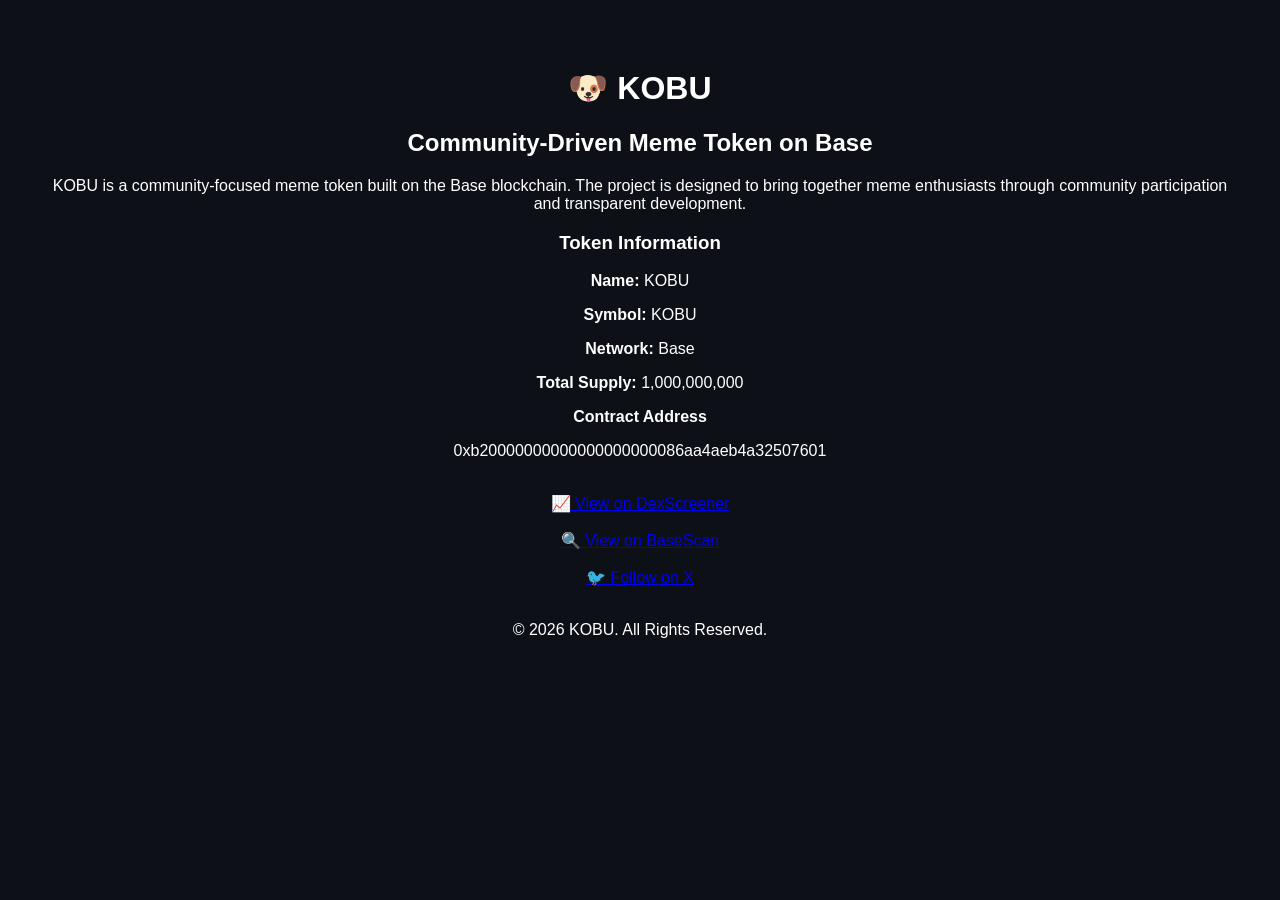
==== index.html @ 619f2a20 "Initial website" ====
<!DOCTYPE html>
<html lang="en">
<head>
    <meta charset="UTF-8">
    <meta name="viewport" content="width=device-width, initial-scale=1.0">
    <title>KOBU | Community Meme Token on Base</title>
</head>
<body style="background:#0d1117;color:white;font-family:Arial,sans-serif;text-align:center;padding:40px;">

<h1>🐶 KOBU</h1>

<h2>Community-Driven Meme Token on Base</h2>

<p>
KOBU is a community-focused meme token built on the Base blockchain.
The project is designed to bring together meme enthusiasts through
community participation and transparent development.
</p>

<h3>Token Information</h3>

<p><b>Name:</b> KOBU</p>
<p><b>Symbol:</b> KOBU</p>
<p><b>Network:</b> Base</p>
<p><b>Total Supply:</b> 1,000,000,000</p>

<p><b>Contract Address</b></p>

<p>
0xb20000000000000000000086aa4aeb4a32507601
</p>

<br>

<a href="https://dexscreener.com/base/0xb20000000000000000000086aa4aeb4a32507601">
📈 View on DexScreener
</a>

<br><br>

<a href="https://basescan.org/token/0xb20000000000000000000086aa4aeb4a32507601">
🔍 View on BaseScan
</a>

<br><br>

<a href="https://x.com/Swarup54502259">
🐦 Follow on X
</a>

<br><br>

<p>
© 2026 KOBU. All Rights Reserved.
</p>

</body>
</html>
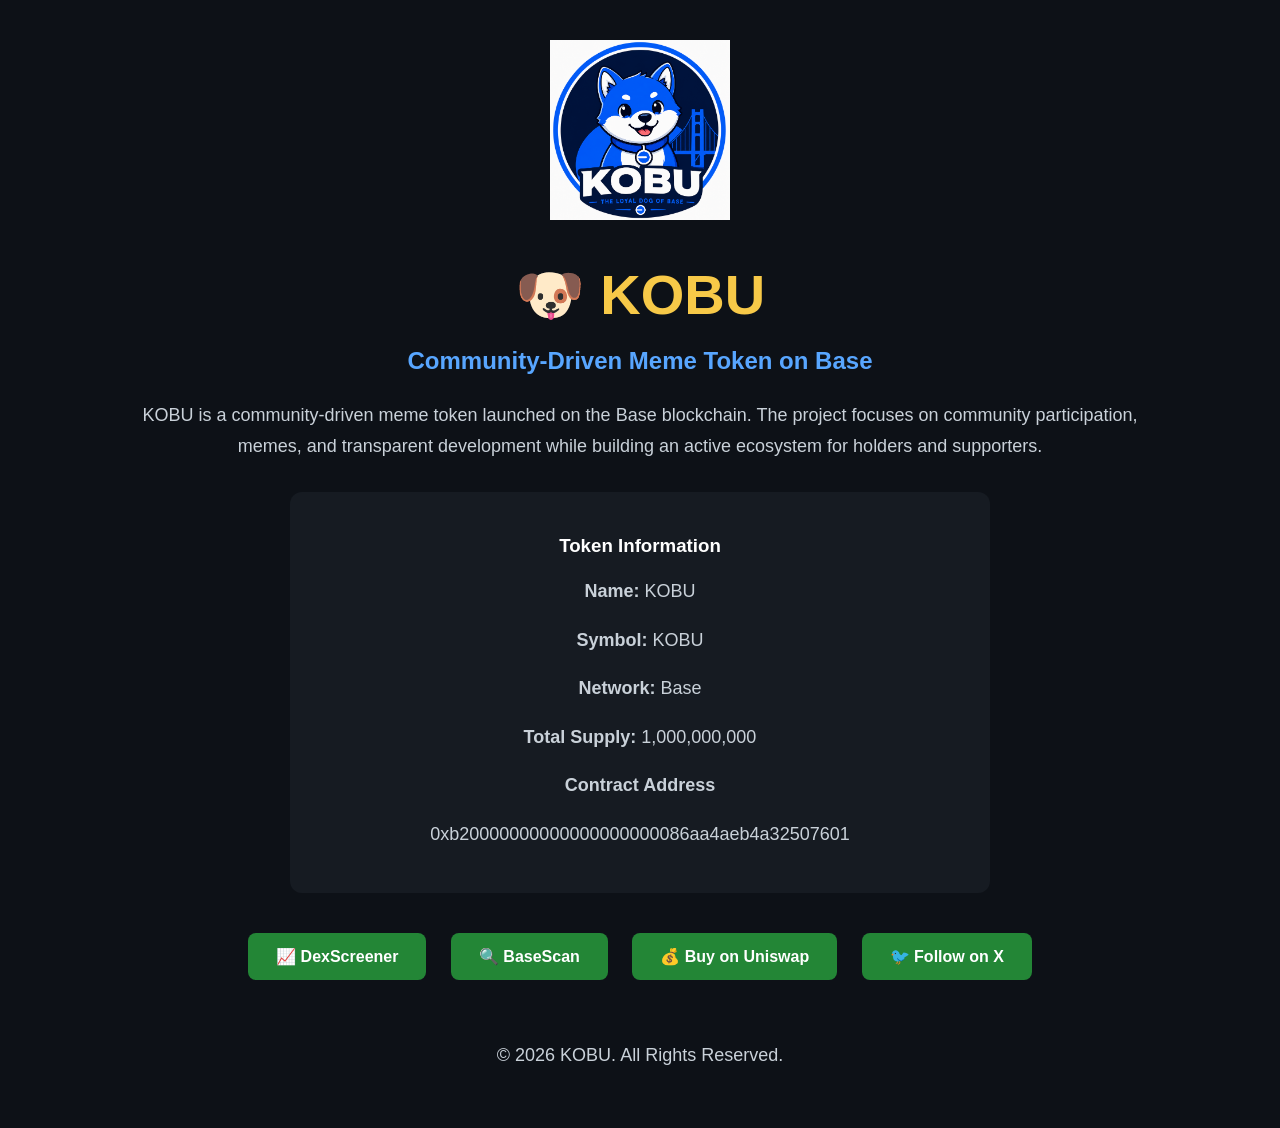
==== commit cb67c408: "index.html" ====
--- a/index.html
+++ b/index.html
@@ -4,55 +4,64 @@
     <meta charset="UTF-8">
     <meta name="viewport" content="width=device-width, initial-scale=1.0">
     <title>KOBU | Community Meme Token on Base</title>
+
+    <link rel="stylesheet" href="style.css">
 </head>
-<body style="background:#0d1117;color:white;font-family:Arial,sans-serif;text-align:center;padding:40px;">
 
-<h1>🐶 KOBU</h1>
+<body>
 
-<h2>Community-Driven Meme Token on Base</h2>
+<div class="container">
 
-<p>
-KOBU is a community-focused meme token built on the Base blockchain.
-The project is designed to bring together meme enthusiasts through
-community participation and transparent development.
-</p>
+    <img src="logo.png" alt="KOBU Logo" width="180">
 
-<h3>Token Information</h3>
+    <h1>🐶 KOBU</h1>
 
-<p><b>Name:</b> KOBU</p>
-<p><b>Symbol:</b> KOBU</p>
-<p><b>Network:</b> Base</p>
-<p><b>Total Supply:</b> 1,000,000,000</p>
+    <h2>Community-Driven Meme Token on Base</h2>
 
-<p><b>Contract Address</b></p>
+    <p>
+        KOBU is a community-driven meme token launched on the Base blockchain.
+        The project focuses on community participation, memes, and transparent
+        development while building an active ecosystem for holders and supporters.
+    </p>
 
-<p>
-0xb20000000000000000000086aa4aeb4a32507601
-</p>
+    <div class="token-box">
 
-<br>
+        <h3>Token Information</h3>
 
-<a href="https://dexscreener.com/base/0xb20000000000000000000086aa4aeb4a32507601">
-📈 View on DexScreener
-</a>
+        <p><b>Name:</b> KOBU</p>
+        <p><b>Symbol:</b> KOBU</p>
+        <p><b>Network:</b> Base</p>
+        <p><b>Total Supply:</b> 1,000,000,000</p>
 
-<br><br>
+        <p><b>Contract Address</b></p>
 
-<a href="https://basescan.org/token/0xb20000000000000000000086aa4aeb4a32507601">
-🔍 View on BaseScan
-</a>
+        <p>
+            0xb20000000000000000000086aa4aeb4a32507601
+        </p>
 
-<br><br>
+    </div>
 
-<a href="https://x.com/Swarup54502259">
-🐦 Follow on X
-</a>
+    <a class="button" href="https://dexscreener.com/base/0xb20000000000000000000086aa4aeb4a32507601" target="_blank">
+        📈 DexScreener
+    </a>
 
-<br><br>
+    <a class="button" href="https://basescan.org/token/0xb20000000000000000000086aa4aeb4a32507601" target="_blank">
+        🔍 BaseScan
+    </a>
 
-<p>
-© 2026 KOBU. All Rights Reserved.
-</p>
+    <a class="button" href="https://app.uniswap.org/swap?chain=base&inputCurrency=0xb20000000000000000000086aa4aeb4a32507601&outputCurrency=0xfde4c96c8593536e31f229ea8f37b2ada2699bb2" target="_blank">
+        💰 Buy on Uniswap
+    </a>
+
+    <a class="button" href="https://x.com/Swarup54502259" target="_blank">
+        🐦 Follow on X
+    </a>
+
+    <footer>
+        <p>© 2026 KOBU. All Rights Reserved.</p>
+    </footer>
+
+</div>
 
 </body>
 </html>
--- a/style.css
+++ b/style.css
@@ -0,0 +1,60 @@
+body {
+  margin: 0;
+  padding: 0;
+  background: #0d1117;
+  color: #ffffff;
+  font-family: Arial, Helvetica, sans-serif;
+}
+
+.container {
+  max-width: 1000px;
+  margin: auto;
+  padding: 40px 20px;
+  text-align: center;
+}
+
+h1 {
+  font-size: 56px;
+  color: #f7c948;
+  margin-bottom: 10px;
+}
+
+h2 {
+  color: #58a6ff;
+  margin-bottom: 25px;
+}
+
+p {
+  font-size: 18px;
+  line-height: 1.7;
+  color: #c9d1d9;
+}
+
+.token-box {
+  background: #161b22;
+  padding: 25px;
+  border-radius: 12px;
+  margin: 30px auto;
+  max-width: 650px;
+}
+
+.button {
+  display: inline-block;
+  margin: 10px;
+  padding: 14px 28px;
+  background: #238636;
+  color: #fff;
+  text-decoration: none;
+  border-radius: 8px;
+  font-weight: bold;
+}
+
+.button:hover {
+  background: #2ea043;
+}
+
+footer {
+  margin-top: 50px;
+  color: #8b949e;
+  font-size: 14px;
+}
